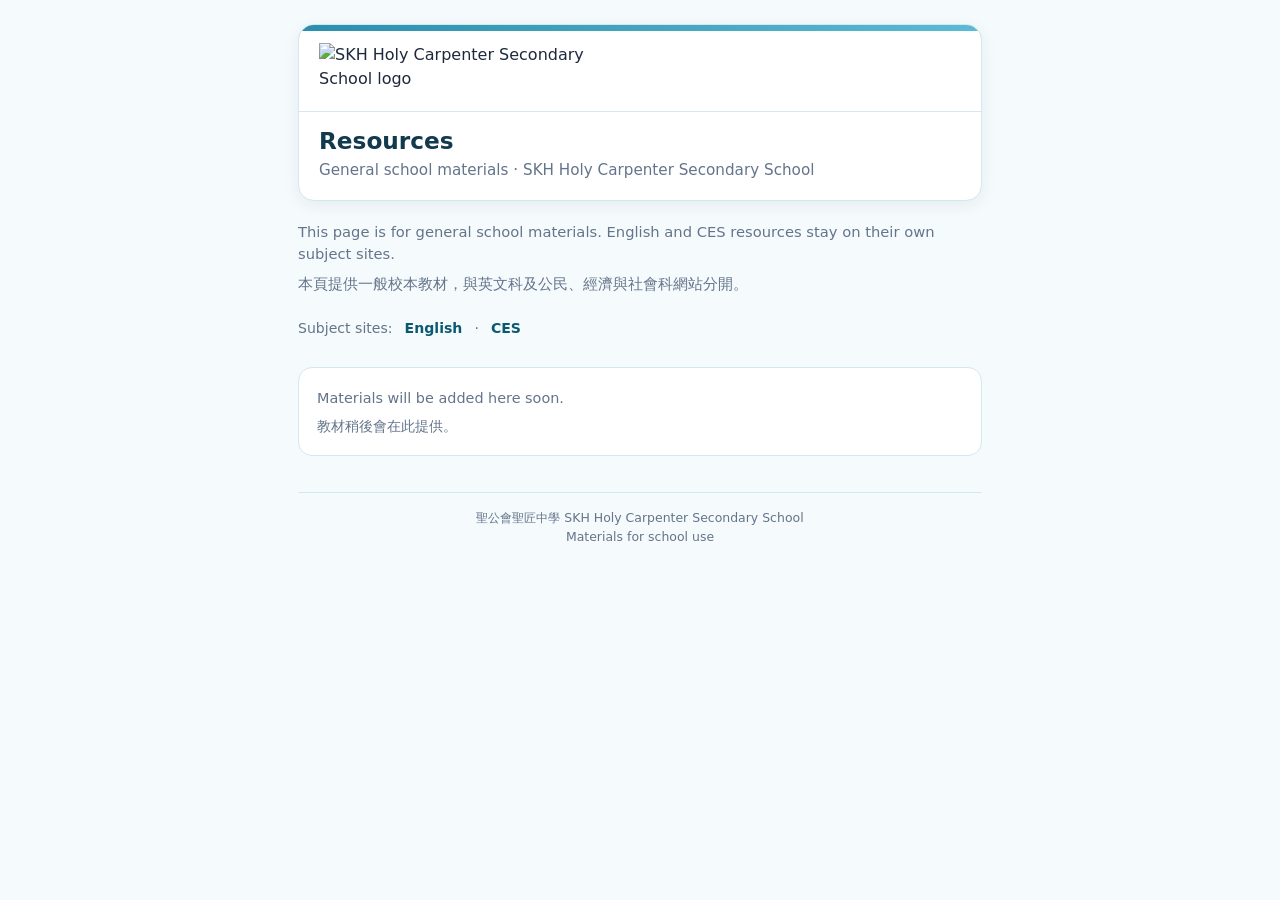
==== index.html @ 87701674 "Add simple Resources homepage" ====
<!DOCTYPE html>
<html lang="en-GB">
<head>
  <meta charset="utf-8">
  <meta name="viewport" content="width=device-width, initial-scale=1, viewport-fit=cover">
  <meta name="theme-color" content="#123a4d">
  <title>Resources · SKH Holy Carpenter Secondary School</title>
  <meta name="description" content="General school materials for SKH Holy Carpenter Secondary School, separate from the English and CES subject sites.">
  <link rel="stylesheet" href="styles.css">
</head>
<body>
  <a class="skip" href="#main">Skip to content</a>
  <div class="wrap">
    <header class="hero">
      <div class="hero-accent" aria-hidden="true"></div>
      <div class="brand">
        <img src="https://www.hcs.edu.hk/template/app/img/logo.png" width="276" height="58" alt="SKH Holy Carpenter Secondary School logo">
      </div>
      <div class="hero-body">
        <h1>Resources</h1>
        <p class="subject"><span class="nowrap">General school materials ·</span> <span class="nowrap">SKH Holy Carpenter Secondary School</span></p>
      </div>
    </header>

    <main id="main">
      <div class="intro">
        <p>This page is for general school materials. English and CES resources stay on their own subject sites.</p>
        <p lang="zh-Hant">本頁提供一般校本教材，與英文科及公民、經濟與社會科網站分開。</p>
      </div>

      <p class="also">
        Subject sites:
        <a href="https://learning.hcs.edu.hk/english/">English</a>
        <span aria-hidden="true">·</span>
        <a href="https://learning.hcs.edu.hk/ces/">CES</a>
      </p>

      <section class="materials" aria-labelledby="materials-heading">
        <h2 id="materials-heading" class="visually-hidden">Materials</h2>
        <!-- Later material cards go in .cards, using a.card like the English and CES hubs. -->
        <div class="cards">
          <div class="card card-empty">
            <p>Materials will be added here soon.</p>
            <p lang="zh-Hant">教材稍後會在此提供。</p>
          </div>
        </div>
      </section>
    </main>

    <footer>
      <span class="nowrap">聖公會聖匠中學</span> <span class="nowrap">SKH Holy Carpenter Secondary School</span><br>
      Materials for school use
    </footer>
  </div>
</body>
</html>
---- styles.css ----
:root {
  --accent: #5bbad5;
  --accent-deep: #2a8fad;
  --accent-ink: #0c5a70;
  --kicker: #2a8fad;
  --accent-soft: #e8f7fb;
  --navy: #123a4d;
  --ink: #1e293b;
  --muted: #64748b;
  --card: #ffffff;
  --bg: #f5fafc;
  --border: #d3e8ef;
  --shadow: 0 4px 16px rgba(18, 58, 77, 0.07);
}

* { box-sizing: border-box; -webkit-tap-highlight-color: transparent; }

body {
  margin: 0;
  min-height: 100dvh;
  font-family: "Segoe UI", system-ui, -apple-system, "PingFang HK", "Noto Sans TC", sans-serif;
  color: var(--ink);
  background: var(--bg);
  line-height: 1.5;
  padding-bottom: env(safe-area-inset-bottom, 0px);
}

.skip {
  position: absolute;
  left: 12px;
  top: 12px;
  z-index: 10;
  padding: 8px 12px;
  background: var(--card);
  color: var(--navy);
  font-weight: 700;
  font-size: .9rem;
  border-radius: 8px;
  text-decoration: none;
  box-shadow: var(--shadow);
  transform: translateY(-200%);
}

.skip:focus {
  transform: none;
  outline: 3px solid var(--accent-deep);
  outline-offset: 2px;
}

.wrap {
  max-width: 720px;
  margin: 0 auto;
  padding: calc(24px + env(safe-area-inset-top, 0px)) 18px 48px;
}

header.hero {
  background: var(--card);
  border-radius: 16px;
  border: 1px solid var(--border);
  box-shadow: var(--shadow);
  overflow: hidden;
}

.hero-accent {
  height: 6px;
  background: linear-gradient(90deg, var(--accent-deep), var(--accent));
}

.brand {
  display: flex;
  align-items: center;
  justify-content: flex-start;
  padding: 12px 20px 10px;
  border-bottom: 1px solid var(--border);
}

.brand img {
  height: 58px;
  width: auto;
  max-width: 100%;
  object-fit: contain;
  flex-shrink: 0;
  display: block;
}

.hero-body { padding: 14px 20px 18px; }

h1 {
  margin: 0 0 4px;
  font-size: 1.45rem;
  font-weight: 800;
  color: var(--navy);
  line-height: 1.25;
}

.subject {
  margin: 0;
  font-size: .95rem;
  color: var(--muted);
}

.intro {
  margin: 20px 0 8px;
  color: var(--muted);
  font-size: .92rem;
}

.intro p { margin: 0 0 8px; }
.intro p:last-child { margin-bottom: 0; }

.also {
  display: flex;
  flex-wrap: wrap;
  align-items: center;
  gap: 4px 10px;
  margin: 12px 0 0;
  font-size: .88rem;
  color: var(--muted);
}

.also a {
  display: inline-flex;
  align-items: center;
  min-height: 44px;
  padding: 4px 2px;
  color: var(--accent-ink);
  font-weight: 700;
  text-decoration: none;
}

.also a:hover {
  text-decoration: underline;
}

.also a:focus-visible {
  outline: 3px solid var(--accent-deep);
  outline-offset: 2px;
  border-radius: 6px;
  text-decoration: underline;
}

.materials {
  margin-top: 16px;
}

.cards { display: grid; gap: 14px; }

.card {
  background: var(--card);
  border: 1px solid var(--border);
  border-radius: 14px;
  padding: 20px 18px 18px;
  box-shadow: var(--shadow);
}

a.card {
  display: block;
  text-decoration: none;
  color: inherit;
  min-height: 44px;
  transition: border-color .15s ease, box-shadow .15s ease;
}

a.card:hover,
a.card:focus-visible {
  border-color: var(--accent);
  outline: none;
  box-shadow: 0 6px 20px rgba(91, 186, 213, 0.22);
}

a.card:focus-visible {
  outline: 3px solid var(--accent);
  outline-offset: 2px;
}

.card h2 {
  margin: 0 0 6px;
  font-size: 1.2rem;
  color: var(--navy);
}

.card p {
  margin: 0;
  color: var(--muted);
  font-size: .9rem;
}

.card p + p { margin-top: 6px; }

.card-arrow {
  display: inline-block;
  margin-top: 12px;
  font-size: .85rem;
  font-weight: 700;
  color: var(--accent-ink);
}

.card-empty {
  box-shadow: none;
}

.nowrap { white-space: nowrap; }

footer {
  margin-top: 36px;
  padding-top: 16px;
  border-top: 1px solid var(--border);
  font-size: .78rem;
  color: var(--muted);
  text-align: center;
}

@media print {
  body { background: #fff; }
  .card, a.card { box-shadow: none; break-inside: avoid; }
}

.visually-hidden {
  position: absolute;
  width: 1px;
  height: 1px;
  padding: 0;
  margin: -1px;
  overflow: hidden;
  clip: rect(0, 0, 0, 0);
  white-space: nowrap;
  border: 0;
}
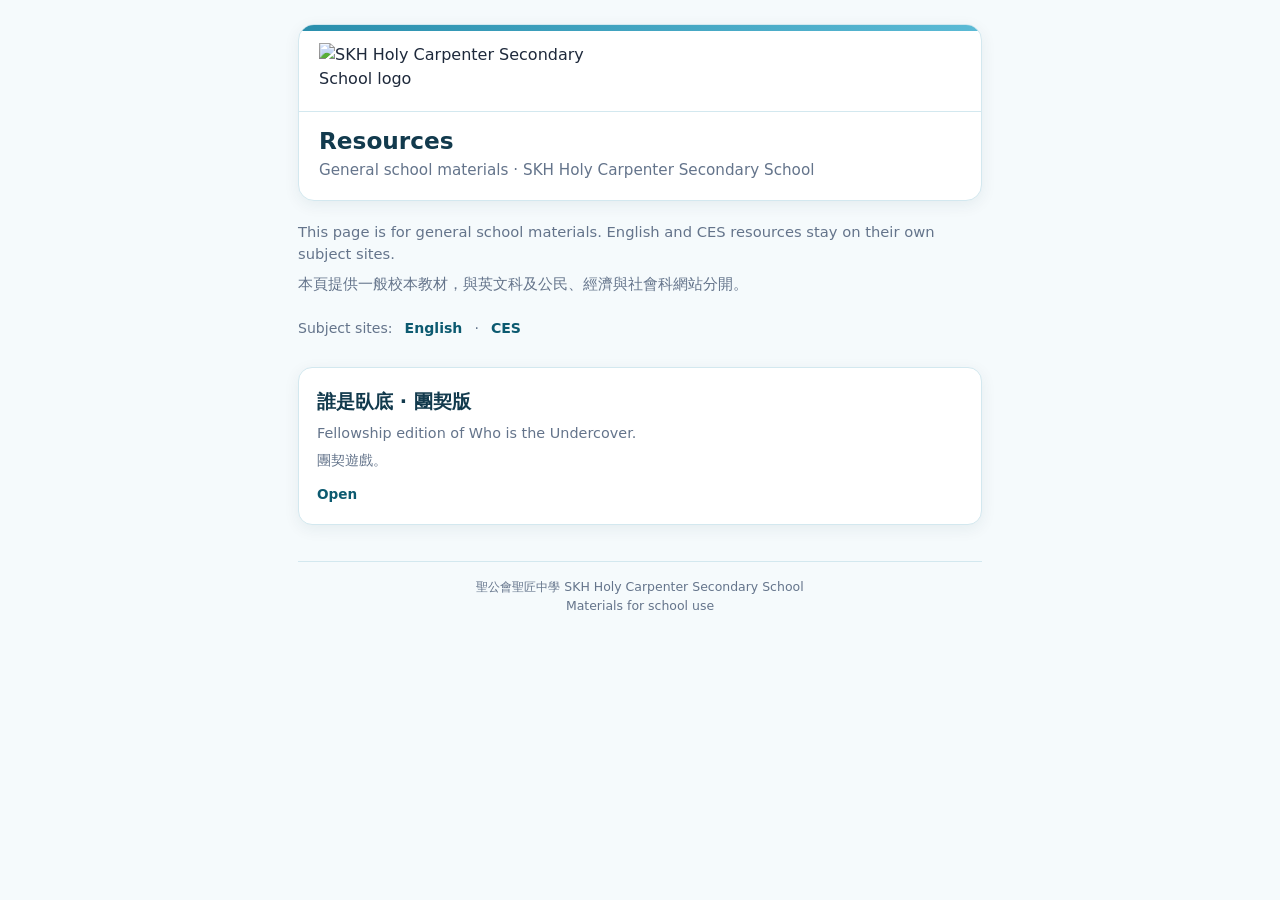
==== commit b8a34795: "Add Fellowship Who is the Undercover to Resources" ====
--- a/index.html
+++ b/index.html
@@ -39,10 +39,12 @@
         <h2 id="materials-heading" class="visually-hidden">Materials</h2>
         <!-- Later material cards go in .cards, using a.card like the English and CES hubs. -->
         <div class="cards">
-          <div class="card card-empty">
-            <p>Materials will be added here soon.</p>
-            <p lang="zh-Hant">教材稍後會在此提供。</p>
-          </div>
+          <a class="card" href="fellowship/who-is-the-undercover.html">
+            <h2>誰是臥底 · 團契版</h2>
+            <p>Fellowship edition of Who is the Undercover.</p>
+            <p lang="zh-Hant">團契遊戲。</p>
+            <span class="card-arrow">Open</span>
+          </a>
         </div>
       </section>
     </main>
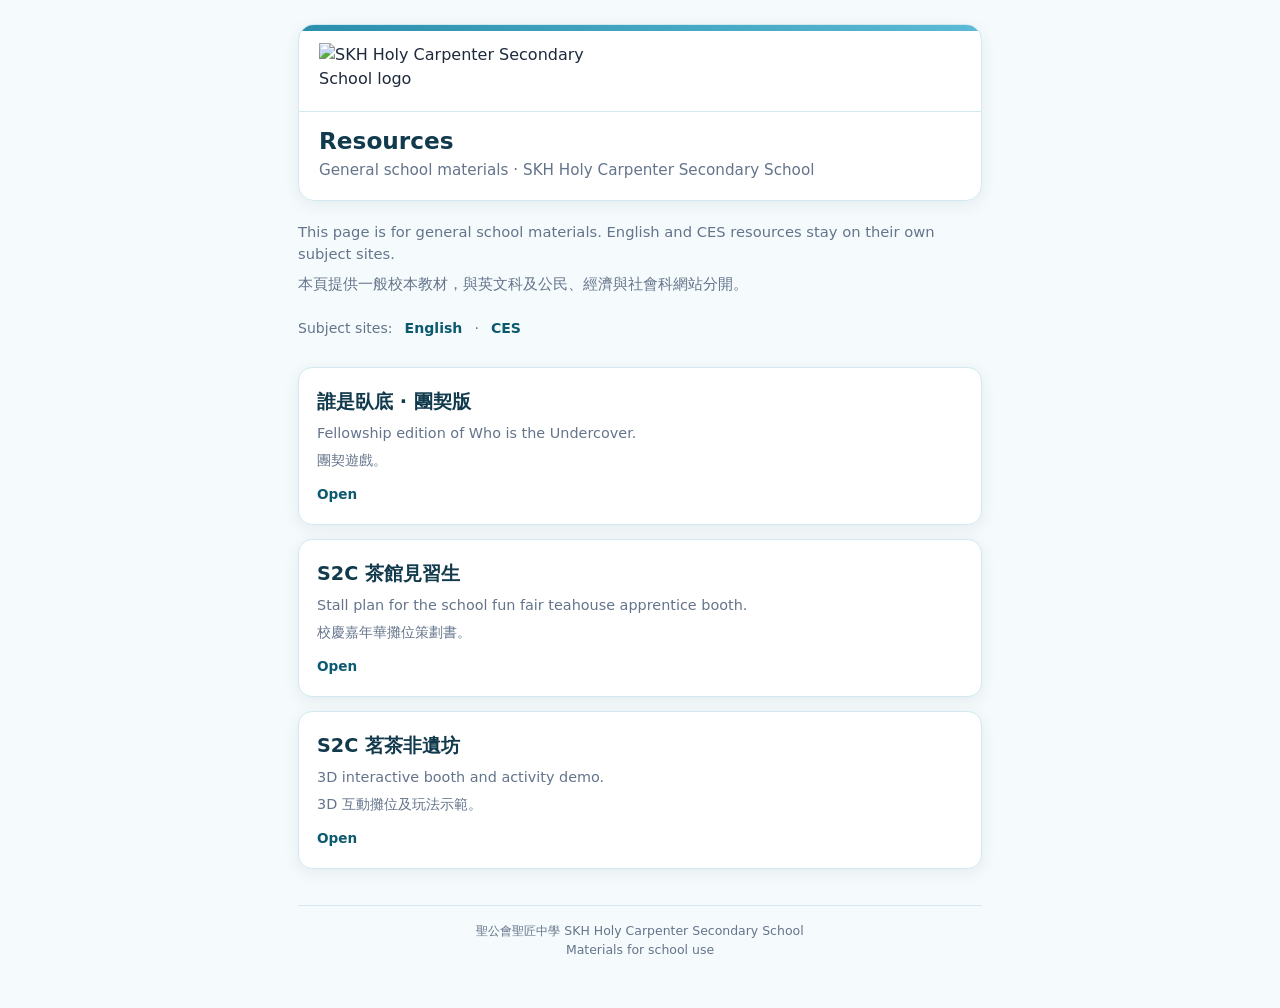
==== commit df0f5725: "Add S2C Fun Fair teahouse apprentice and tea heritage workshop pages Tip the two Fun Fair HTML keepe" ====
--- a/index.html
+++ b/index.html
@@ -45,6 +45,18 @@
             <p lang="zh-Hant">團契遊戲。</p>
             <span class="card-arrow">Open</span>
           </a>
+          <a class="card" href="fun-fair/s2c-teahouse-apprentice.html">
+            <h2>S2C 茶館見習生</h2>
+            <p>Stall plan for the school fun fair teahouse apprentice booth.</p>
+            <p lang="zh-Hant">校慶嘉年華攤位策劃書。</p>
+            <span class="card-arrow">Open</span>
+          </a>
+          <a class="card" href="fun-fair/s2c-tea-heritage-workshop.html">
+            <h2>S2C 茗茶非遺坊</h2>
+            <p>3D interactive booth and activity demo.</p>
+            <p lang="zh-Hant">3D 互動攤位及玩法示範。</p>
+            <span class="card-arrow">Open</span>
+          </a>
         </div>
       </section>
     </main>
